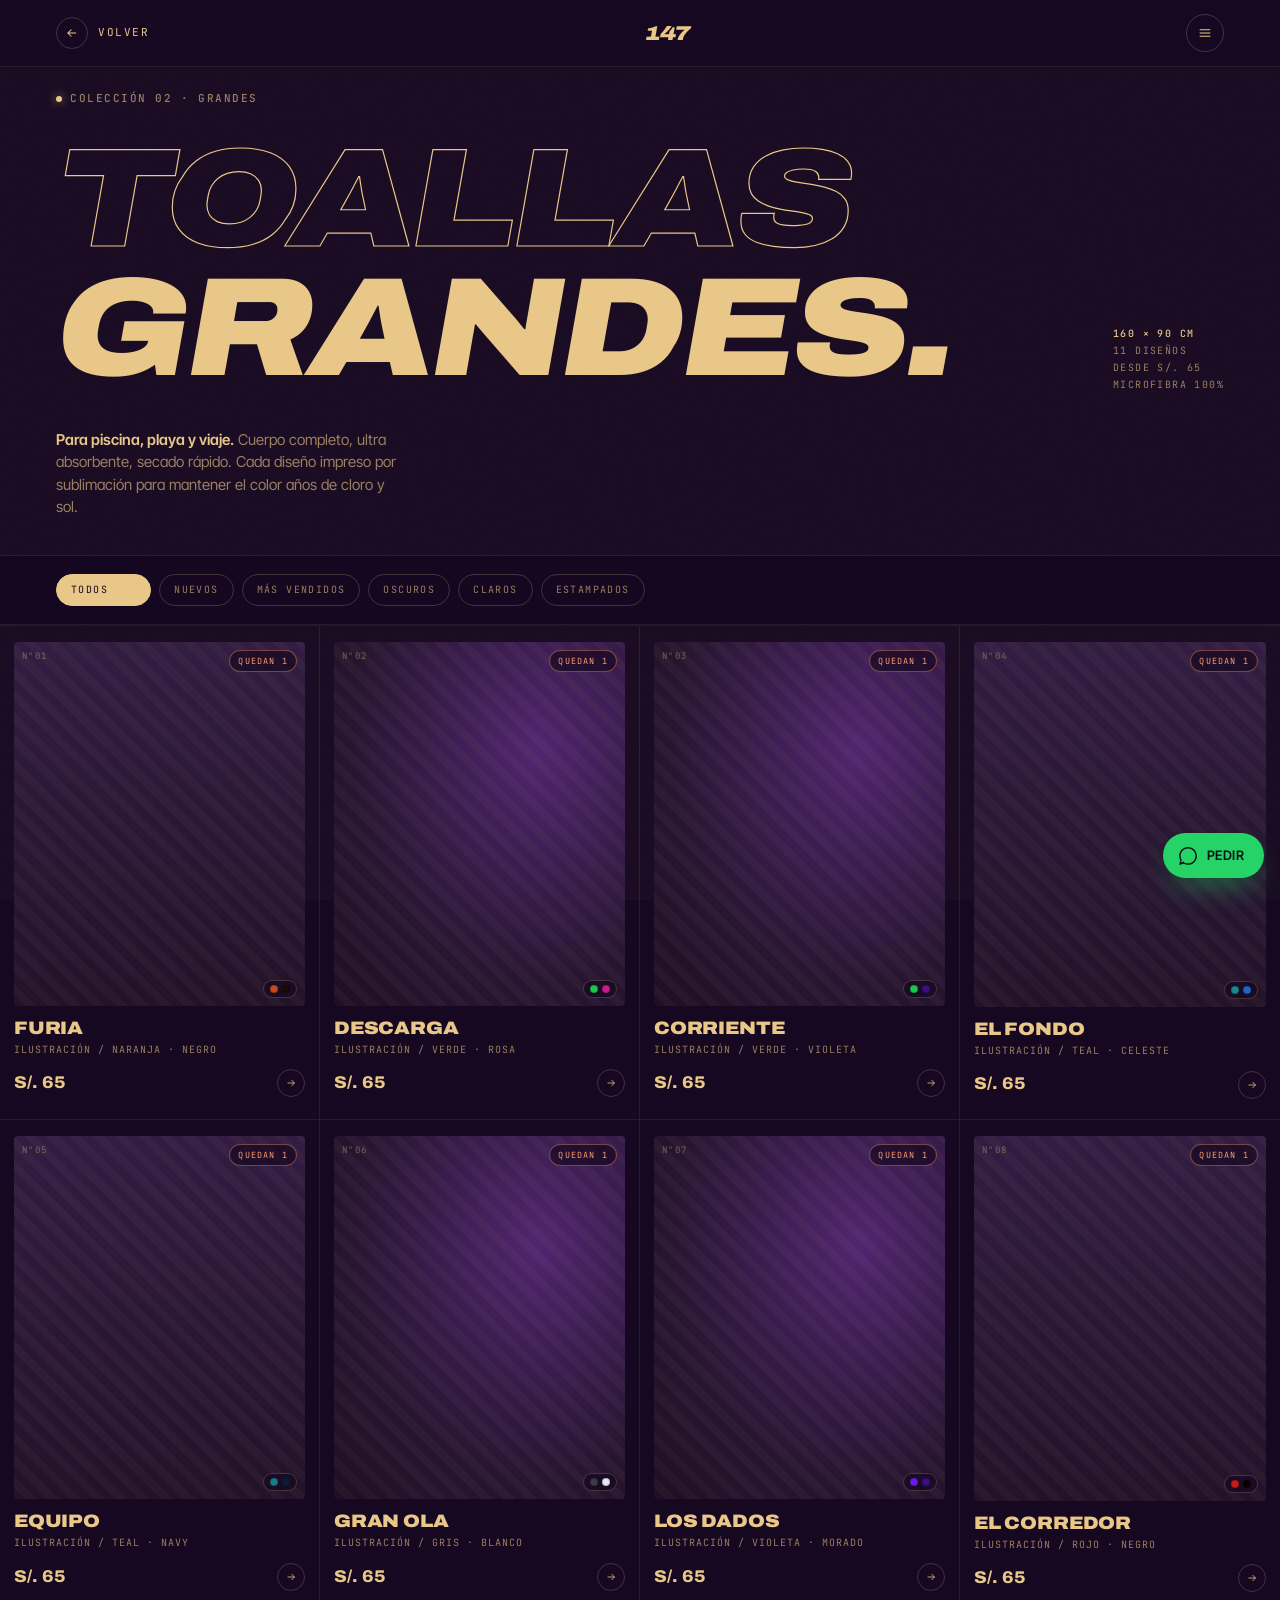
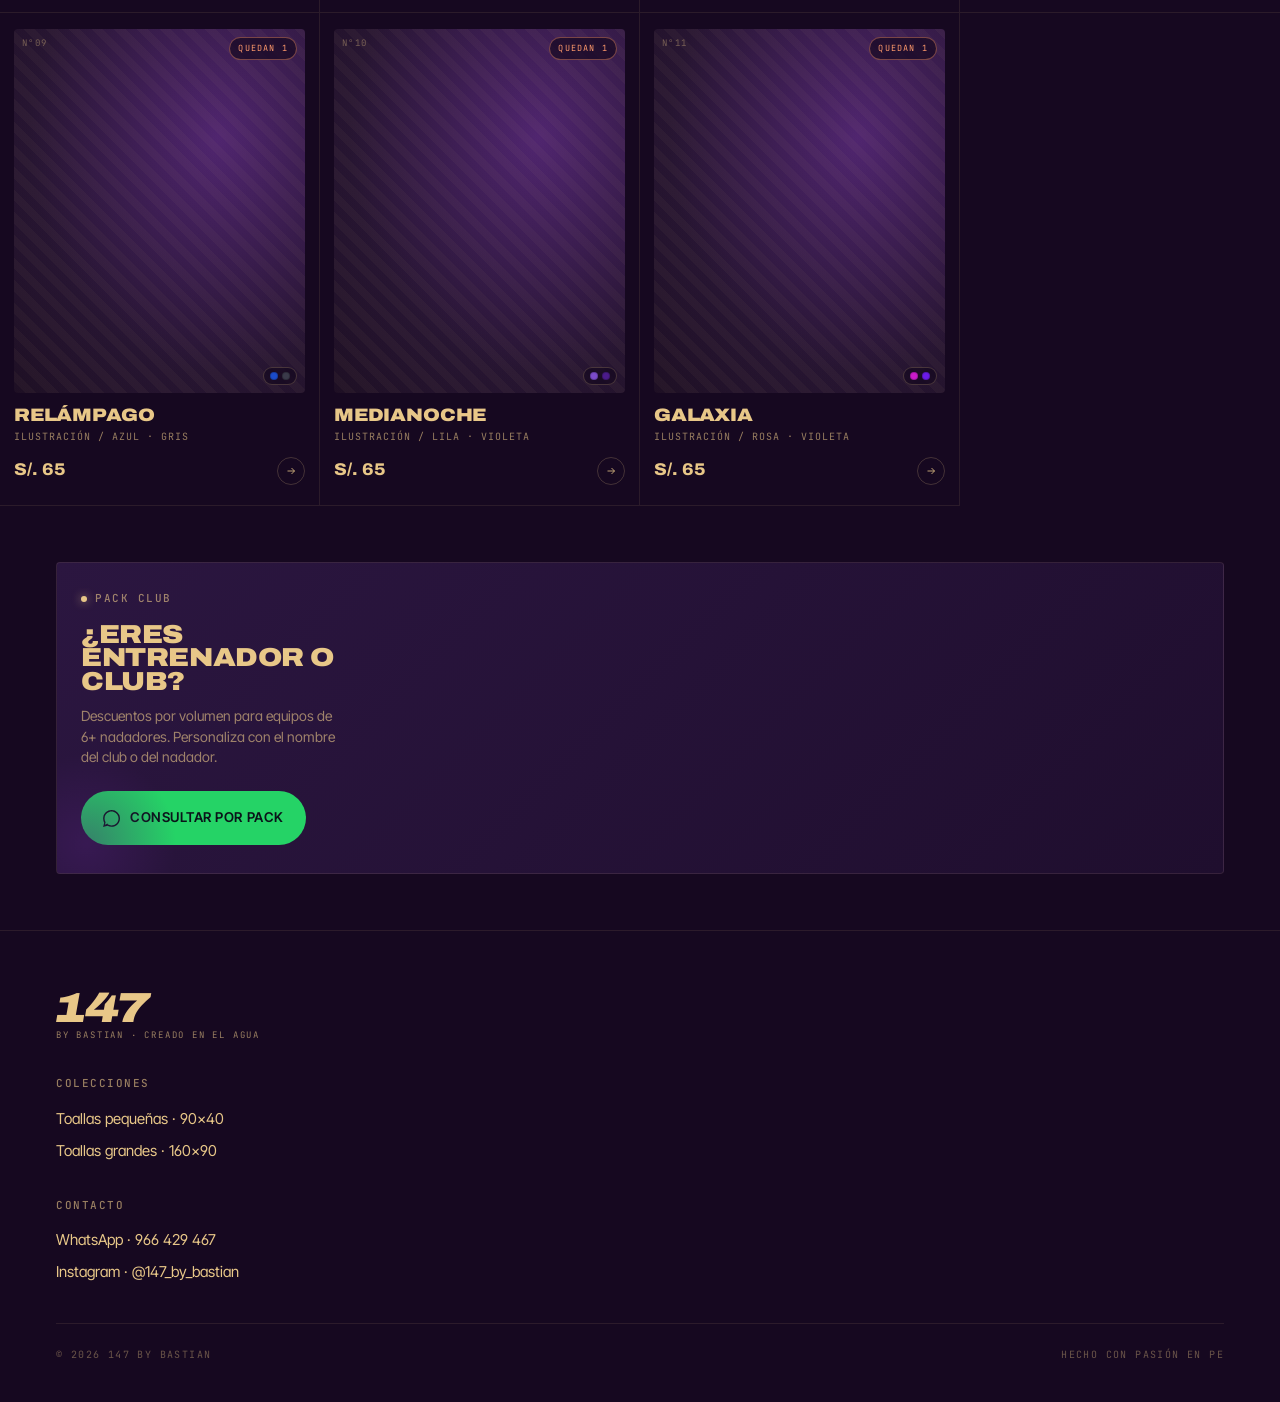
==== grandes.html @ 681aff80 "feat: catalog.js integration, real products, visual fixes" ====
<!DOCTYPE html>
<html lang="es">
<head>
<meta charset="UTF-8">
<meta name="viewport" content="width=device-width, initial-scale=1, viewport-fit=cover">
<title>Toallas Grandes · 147 by Bastian</title>
<link rel="stylesheet" href="styles.css">
<style>
  /* ───────── Page-specific: Collection ───────── */
  .col-head {
    position: relative;
    padding: 24px var(--pg) 36px;
    border-bottom: 1px solid var(--line);
  }
  .col-head__meta {
    display: flex; flex-direction: column;
    gap: 24px;
    margin-top: 28px;
  }
  .col-head__data {
    font-family: var(--f-mono); font-size: 10px; letter-spacing: 0.14em;
    color: var(--bone-mute); text-transform: uppercase;
    line-height: 1.7;
    display: flex; gap: 16px; flex-wrap: wrap;
  }
  .col-head__data > span { display: inline-flex; }
  .col-head__data b { color: var(--bone); font-weight: 500; }
  .col-head__title {
    font-family: var(--f-display);
    font-weight: 900; font-stretch: 118%;
    font-size: clamp(48px, 14vw, 96px);
    line-height: 0.92;
    letter-spacing: -0.03em;
    text-transform: uppercase;
    font-style: italic;
  }
  .col-head__title .stroke {
    color: transparent;
    -webkit-text-stroke: 1.2px var(--bone);
  }
  .col-head__title span { display: block; }
  .col-head__data-old { display: none; }
  .col-head__intro {
    margin-top: 36px;
    max-width: 38ch;
    color: var(--bone-mute);
    font-size: 15px;
    line-height: 1.5;
  }
  .col-head__intro strong { color: var(--bone); font-weight: 600; }

  /* Filter bar */
  .filter {
    display: flex; gap: 8px; overflow-x: auto;
    padding: 18px var(--pg);
    border-bottom: 1px solid var(--line);
    scrollbar-width: none;
    position: sticky; top: 67px; z-index: 40;
    background: rgba(22, 8, 32, 0.85);
    backdrop-filter: blur(20px);
  }
  .filter::-webkit-scrollbar { display: none; }
  .filter__chip {
    flex-shrink: 0;
    padding: 8px 14px;
    border: 1px solid var(--line-strong);
    border-radius: 999px;
    font-family: var(--f-mono); font-size: 10px; letter-spacing: 0.14em;
    color: var(--bone-mute); text-transform: uppercase;
    white-space: nowrap;
  }
  .filter__chip.is-active { background: var(--bone); color: var(--ink); border-color: var(--bone); }
  .filter__count { color: var(--bone-dim); margin-left: 6px; }

  /* Product grid */
  .grid {
    display: grid;
    grid-template-columns: 1fr 1fr;
    gap: 0;
    border-top: 1px solid var(--line);
  }
  .pcard {
    position: relative;
    display: block;
    padding: 16px 14px 20px;
    border-bottom: 1px solid var(--line);
    border-right: 1px solid var(--line);
  }
  .pcard:nth-child(2n) { border-right: 0; }
  .pcard__media {
    position: relative;
    aspect-ratio: 4 / 5;
    margin-bottom: 14px;
  }
  .pcard__num {
    position: absolute; top: 8px; left: 8px;
    font-family: var(--f-mono); font-size: 9px; letter-spacing: 0.14em;
    color: var(--bone-dim); text-transform: uppercase;
    z-index: 2;
  }
  .pcard__tag {
    position: absolute; top: 8px; right: 8px;
    font-family: var(--f-mono); font-size: 8.5px; letter-spacing: 0.14em;
    color: var(--bone); text-transform: uppercase;
    background: rgba(22, 8, 32, 0.7);
    border: 1px solid var(--line-strong);
    padding: 4px 8px;
    border-radius: 999px;
    z-index: 2;
  }
  .pcard__tag--new { background: var(--bone); color: var(--ink); border-color: var(--bone); }
  .pcard__tag--low { color: #FF9A6B; border-color: rgba(255, 154, 107, 0.4); }
  .pcard__name {
    font-family: var(--f-display); font-weight: 900; font-stretch: 115%;
    font-size: 18px; letter-spacing: -0.01em; text-transform: uppercase;
    line-height: 0.95;
  }
  .pcard__desc {
    margin-top: 6px;
    font-family: var(--f-mono); font-size: 10px; letter-spacing: 0.1em;
    color: var(--bone-mute); text-transform: uppercase;
  }
  .pcard__foot {
    margin-top: 12px;
    display: flex; justify-content: space-between; align-items: center;
  }
  .pcard__price {
    font-family: var(--f-display); font-weight: 800; font-stretch: 108%;
    font-size: 17px;
  }
  .pcard__arrow {
    width: 28px; height: 28px;
    border: 1px solid var(--line-strong);
    border-radius: 50%;
    display: flex; align-items: center; justify-content: center;
  }
  .pcard__arrow svg { width: 12px; height: 12px; }
  .pcard__swatch {
    position: absolute;
    bottom: 8px; right: 8px;
    display: flex; gap: 4px;
    background: rgba(22, 8, 32, 0.75);
    padding: 4px 6px;
    border-radius: 999px;
    border: 1px solid var(--line-strong);
    z-index: 2;
  }
  .pcard__dot {
    width: 8px; height: 8px; border-radius: 50%;
    border: 1px solid rgba(0,0,0,0.2);
  }

  /* Bundle / CTA banner */
  .bundle {
    margin: 0 var(--pg) 56px;
    padding: 28px 24px;
    border: 1px solid var(--line);
    border-radius: var(--r);
    background: linear-gradient(135deg, var(--ink-3) 0%, var(--ink-2) 100%);
    position: relative;
    overflow: hidden;
  }
  .bundle::before {
    content: ""; position: absolute; bottom: -60px; left: -60px;
    width: 180px; height: 180px;
    background: radial-gradient(circle, var(--plum) 0%, transparent 70%);
    opacity: 0.45;
  }
  .bundle h3 { font-family: var(--f-display); font-weight: 900; font-stretch: 115%; font-size: 26px; line-height: 0.92; text-transform: uppercase; letter-spacing: -0.015em; max-width: 14ch; }
  .bundle p { margin-top: 12px; color: var(--bone-mute); font-size: 14px; max-width: 32ch; }

  @media (min-width: 720px) {
    :root { --pg: 56px; }
    .col-head__title { font-size: clamp(72px, 11vw, 140px); }
    .col-head__meta { flex-direction: row; justify-content: space-between; align-items: flex-end; }
    .col-head__data { flex-direction: column; gap: 0; text-align: right; }
    .grid { grid-template-columns: repeat(4, 1fr); }
    .pcard { border-right: 1px solid var(--line); }
    .pcard:nth-child(2n) { border-right: 1px solid var(--line); }
    .pcard:nth-child(4n) { border-right: 0; }
    .filter { top: 65px; }
  }
</style>
</head>
<body>
<div class="page">

  <nav class="nav">
    <a href="landing.html" class="nav__back">
      <span class="nav__back-arrow">
        <svg viewBox="0 0 24 24" fill="none" stroke="currentColor" stroke-width="1.8"><path d="M19 12H5M11 6l-6 6 6 6"/></svg>
      </span>
      Volver
    </a>
    <a href="landing.html" class="mark-147" style="font-size:20px;">147</a>
    <button class="nav__cart" aria-label="Menú">
      <svg viewBox="0 0 24 24" fill="none" stroke="currentColor" stroke-width="1.6"><path d="M4 7h16M4 12h16M4 17h16"/></svg>
    </button>
  </nav>

  <!-- ───────── HEADER ───────── -->
  <section class="col-head" data-screen-label="Colección Grandes">
    <div class="eyebrow"><span class="dot pulse"></span>COLECCIÓN 02 · GRANDES</div>
    <div class="col-head__meta">
      <h1 class="col-head__title">
        <span class="stroke">Toallas</span>
        <span>grandes.</span>
      </h1>
      <div class="col-head__data">
        <span><b>160 × 90 CM</b></span>
        <span>11 DISEÑOS</span>
        <span>DESDE S/. 65</span>
        <span>MICROFIBRA 100%</span>
      </div>
    </div>
    <p class="col-head__intro">
      <strong>Para piscina, playa y viaje.</strong> Cuerpo completo, ultra absorbente, secado rápido. Cada diseño impreso por sublimación para mantener el color años de cloro y sol.
    </p>
  </section>

  <!-- Filter bar -->
  <div class="filter" role="tablist">
    <div class="filter__chip is-active">Todos <span class="filter__count">11</span></div>
    <div class="filter__chip">Nuevos</div>
    <div class="filter__chip">Más vendidos</div>
    <div class="filter__chip">Oscuros</div>
    <div class="filter__chip">Claros</div>
    <div class="filter__chip">Estampados</div>
  </div>

  <!-- ───────── GRID ───────── -->
  <section class="grid" id="product-grid"></section>

  <!-- ───────── BUNDLE ───────── -->
  <div style="height: 56px;"></div>
  <div class="bundle">
    <div class="eyebrow"><span class="dot"></span>PACK CLUB</div>
    <h3 class="mt-16">¿Eres entrenador o club?</h3>
    <p>Descuentos por volumen para equipos de 6+ nadadores. Personaliza con el nombre del club o del nadador.</p>
    <a class="btn btn--wa mt-24" href="https://wa.me/51966429467?text=Hola%20147%2C%20consulta%20por%20pack%20club" target="_blank">
      <svg class="wa-ico" viewBox="0 0 24 24" fill="currentColor"><path d="M.057 24l1.687-6.163a11.867 11.867 0 01-1.587-5.946C.16 5.335 5.495 0 12.05 0a11.81 11.81 0 018.413 3.488 11.824 11.824 0 013.48 8.414c-.003 6.557-5.338 11.892-11.893 11.892a11.9 11.9 0 01-5.688-1.448L.057 24zm6.597-3.807c1.676.995 3.276 1.591 5.392 1.592 5.448 0 9.886-4.434 9.889-9.885.002-5.462-4.415-9.89-9.881-9.892-5.452 0-9.887 4.434-9.889 9.884a9.86 9.86 0 001.51 5.26l-.999 3.648 3.978-1.607z"/></svg>
      Consultar por pack
    </a>
  </div>

  <!-- ───────── FOOTER ───────── -->
  <footer class="footer">
    <div class="footer__top">
      <div class="footer__col">
        <a href="landing.html" class="mark-147" style="font-size:42px;">147<span class="by">BY BASTIAN · CREADO EN EL AGUA</span></a>
      </div>
      <div class="footer__col">
        <h4>Colecciones</h4>
        <ul>
          <li><a href="pequenas.html">Toallas pequeñas · 90×40</a></li>
          <li><a href="grandes.html">Toallas grandes · 160×90</a></li>
        </ul>
      </div>
      <div class="footer__col">
        <h4>Contacto</h4>
        <ul>
          <li><a href="https://wa.me/51966429467" target="_blank">WhatsApp · 966 429 467</a></li>
          <li><a href="https://instagram.com/147_by_bastian" target="_blank">Instagram · @147_by_bastian</a></li>
        </ul>
      </div>
    </div>
    <div class="footer__bottom">
      <span>© 2026 147 BY BASTIAN</span>
      <span>HECHO CON PASIÓN EN PE</span>
    </div>
  </footer>

  <a class="wa-fab" href="https://wa.me/51966429467" target="_blank">
    <svg viewBox="0 0 24 24" fill="currentColor"><path d="M.057 24l1.687-6.163a11.867 11.867 0 01-1.587-5.946C.16 5.335 5.495 0 12.05 0a11.81 11.81 0 018.413 3.488 11.824 11.824 0 013.48 8.414c-.003 6.557-5.338 11.892-11.893 11.892a11.9 11.9 0 01-5.688-1.448L.057 24zm6.597-3.807c1.676.995 3.276 1.591 5.392 1.592 5.448 0 9.886-4.434 9.889-9.885.002-5.462-4.415-9.89-9.881-9.892-5.452 0-9.887 4.434-9.889 9.884a9.86 9.86 0 001.51 5.26l-.999 3.648 3.978-1.607z"/></svg>
    Pedir
  </a>

</div>
<script src="catalog.js"></script>
<script>renderGrid('grandes', 'product-grid');</script>
</body>
</html>
---- styles.css ----
/* 147 by Bastian — Design System v2
   Paleta inspirada en el logo: violeta profundo + trigo pintado.
   "CREADO EN EL AGUA" */

@import url('https://fonts.googleapis.com/css2?family=Archivo:wdth,wght@87.5..125,400..900&family=Inter+Tight:wght@400;500;600&family=JetBrains+Mono:wght@400;500&display=swap');

:root {
  /* Color — purple + wheat */
  --ink: #160820;            /* darkest violet, near-black */
  --ink-2: #1F0E2E;          /* surface */
  --ink-3: #2B1640;          /* card */
  --ink-4: #3E1F5D;          /* highlight surface */
  --plum: #4A1F6E;           /* mid violet glow */
  --line: rgba(232, 199, 136, 0.10);
  --line-strong: rgba(232, 199, 136, 0.22);
  --bone: #E8C788;           /* the painted wheat */
  --bone-bright: #F0DAA8;
  --bone-mute: rgba(232, 199, 136, 0.62);
  --bone-dim:  rgba(232, 199, 136, 0.40);
  --bone-faint: rgba(232, 199, 136, 0.12);
  --wa: #25D366;             /* WhatsApp green */
  --wa-deep: #128C7E;

  /* Type */
  --f-display: "Archivo", "Helvetica Neue", system-ui, sans-serif;
  --f-body: "Inter Tight", "Helvetica Neue", system-ui, sans-serif;
  --f-mono: "JetBrains Mono", ui-monospace, monospace;

  /* Layout */
  --pg: 20px;
  --r: 4px;
  --r-2: 10px;
}

* { box-sizing: border-box; margin: 0; padding: 0; -webkit-tap-highlight-color: transparent; }

html, body {
  background: var(--ink);
  color: var(--bone);
  font-family: var(--f-body);
  font-size: 15px;
  line-height: 1.45;
  font-feature-settings: "ss01", "cv11";
  -webkit-font-smoothing: antialiased;
  text-rendering: optimizeLegibility;
}

a { color: inherit; text-decoration: none; }
button { font: inherit; color: inherit; background: none; border: 0; cursor: pointer; }
img { display: block; max-width: 100%; }

/* ───────── Subtle paper-grain backdrop (echo of splatter) ───────── */
.page::before {
  content: "";
  position: fixed; inset: 0;
  pointer-events: none;
  background-image: url("data:image/svg+xml;utf8,<svg xmlns='http://www.w3.org/2000/svg' width='240' height='240'><filter id='n'><feTurbulence type='fractalNoise' baseFrequency='0.85' numOctaves='2' stitchTiles='stitch'/><feColorMatrix values='0 0 0 0 0.91  0 0 0 0 0.78  0 0 0 0 0.53  0 0 0 0.06 0'/></filter><rect width='100%' height='100%' filter='url(%23n)'/></svg>");
  opacity: 0.55;
  mix-blend-mode: screen;
  z-index: 1;
}
.page > * { position: relative; z-index: 2; }

/* ───────── Type system ───────── */
.eyebrow {
  font-family: var(--f-mono);
  font-size: 11px;
  letter-spacing: 0.14em;
  text-transform: uppercase;
  color: var(--bone-mute);
  font-weight: 500;
}
.eyebrow .dot {
  display: inline-block; width: 6px; height: 6px;
  background: var(--bone); border-radius: 50%;
  margin-right: 8px; vertical-align: middle;
  box-shadow: 0 0 10px rgba(232, 199, 136, 0.7);
}

.display {
  font-family: var(--f-display);
  font-weight: 900;
  font-stretch: 118%;
  letter-spacing: -0.03em;
  line-height: 0.86;
  text-transform: uppercase;
}
.h1 { font-family: var(--f-display); font-weight: 900; font-stretch: 118%; font-size: 48px; line-height: 0.92; letter-spacing: -0.028em; text-transform: uppercase; }
.h2 { font-family: var(--f-display); font-weight: 900; font-stretch: 115%; font-size: 32px; line-height: 0.95; letter-spacing: -0.02em; text-transform: uppercase; }
.h3 { font-family: var(--f-display); font-weight: 800; font-stretch: 110%; font-size: 18px; letter-spacing: -0.005em; text-transform: uppercase; }
.label { font-family: var(--f-mono); font-size: 11px; letter-spacing: 0.12em; text-transform: uppercase; color: var(--bone-mute); }
.price { font-family: var(--f-display); font-weight: 800; font-stretch: 110%; letter-spacing: -0.01em; }

/* ───────── Brand mark ───────── */
.mark-147 {
  font-family: var(--f-display);
  font-weight: 900;
  font-stretch: 125%;
  font-size: 26px;
  letter-spacing: -0.05em;
  line-height: 1;
  color: var(--bone);
  font-style: italic;
}
.mark-147 .by {
  font-family: var(--f-mono);
  font-weight: 400;
  font-size: 9px;
  letter-spacing: 0.2em;
  color: var(--bone-mute);
  text-transform: uppercase;
  display: block;
  margin-top: 2px;
  font-style: normal;
}

/* ───────── Layout primitives ───────── */
.page { min-height: 100vh; position: relative; overflow-x: hidden; }
.section { padding: 64px var(--pg); position: relative; }
.section--tight { padding: 40px var(--pg); }
.section--bone { background: var(--bone); color: var(--ink); }
.section--bone .eyebrow,
.section--bone .label { color: rgba(22, 8, 32, 0.6); }
.section--bone .eyebrow .dot { background: var(--ink); box-shadow: none; }
.section--plum { background: linear-gradient(180deg, var(--ink-3) 0%, var(--ink) 100%); }

.divider { height: 1px; background: var(--line); width: 100%; }

/* ───────── Buttons ───────── */
.btn {
  display: inline-flex; align-items: center; justify-content: center; gap: 10px;
  height: 54px; padding: 0 22px;
  border-radius: 999px;
  font-family: var(--f-body);
  font-weight: 600;
  font-size: 13.5px;
  letter-spacing: 0.04em;
  text-transform: uppercase;
  transition: transform 0.18s ease, background 0.2s ease;
}
.btn:active { transform: scale(0.97); }
.btn--wa { background: var(--wa); color: #0a1419; }
.btn--wa:hover { background: #2cd96d; }
.btn--ghost { background: transparent; color: var(--bone); border: 1px solid var(--line-strong); }
.btn--bone { background: var(--bone); color: var(--ink); }
.btn--ink  { background: var(--ink); color: var(--bone); }
.btn--block { display: flex; width: 100%; }

.btn .wa-ico { width: 17px; height: 17px; }

/* ───────── Image placeholder ───────── */
.ph {
  position: relative;
  background:
    repeating-linear-gradient(
      45deg,
      rgba(232, 199, 136, 0.04) 0 8px,
      rgba(232, 199, 136, 0.075) 8px 16px
    ),
    linear-gradient(180deg, #2B1640 0%, #1A0B26 100%);
  overflow: hidden;
  border-radius: var(--r);
}
.ph--bone {
  background:
    repeating-linear-gradient(
      45deg,
      rgba(22, 8, 32, 0.06) 0 8px,
      rgba(22, 8, 32, 0.10) 8px 16px
    ),
    linear-gradient(180deg, #DBB871 0%, #C9A65B 100%);
}
.ph--deep {
  background:
    repeating-linear-gradient(
      45deg,
      rgba(232, 199, 136, 0.04) 0 8px,
      rgba(232, 199, 136, 0.075) 8px 16px
    ),
    radial-gradient(ellipse at 70% 30%, #4A1F6E 0%, #1F0E2E 65%, #160820 100%);
}
.ph__lbl {
  position: absolute;
  inset: auto 12px 12px 12px;
  font-family: var(--f-mono);
  font-size: 9px;
  letter-spacing: 0.16em;
  text-transform: uppercase;
  color: var(--bone-mute);
  text-shadow: 0 1px 0 rgba(0,0,0,0.5);
  line-height: 1.4;
}
.ph--bone .ph__lbl { color: rgba(22, 8, 32, 0.55); text-shadow: none; }
.ph__corner {
  position: absolute;
  top: 12px; left: 12px;
  font-family: var(--f-mono);
  font-size: 9px;
  letter-spacing: 0.16em;
  color: var(--bone-dim);
  text-transform: uppercase;
}
.ph--bone .ph__corner { color: rgba(22, 8, 32, 0.4); }

/* Optional center icon for placeholder */
.ph__crosshair {
  position: absolute;
  top: 50%; left: 50%;
  width: 22px; height: 22px;
  transform: translate(-50%, -50%);
  border: 1px solid var(--bone-dim);
  border-radius: 50%;
}
.ph__crosshair::before, .ph__crosshair::after {
  content: ""; position: absolute; background: var(--bone-dim);
}
.ph__crosshair::before { top: -8px; bottom: -8px; left: 50%; width: 1px; transform: translateX(-50%); }
.ph__crosshair::after { left: -8px; right: -8px; top: 50%; height: 1px; transform: translateY(-50%); }
.ph--bone .ph__crosshair { border-color: rgba(22, 8, 32, 0.35); }
.ph--bone .ph__crosshair::before, .ph--bone .ph__crosshair::after { background: rgba(22, 8, 32, 0.35); }

/* ───────── Top nav (mobile) ───────── */
.nav {
  position: sticky; top: 0; z-index: 50;
  display: flex; align-items: center; justify-content: space-between;
  padding: 14px var(--pg);
  background: rgba(22, 8, 32, 0.78);
  backdrop-filter: blur(20px) saturate(140%);
  -webkit-backdrop-filter: blur(20px) saturate(140%);
  border-bottom: 1px solid var(--line);
}
.nav__right { display: flex; align-items: center; gap: 14px; }
.nav__ig {
  display: inline-flex; align-items: center; gap: 6px;
  font-family: var(--f-mono); font-size: 10px; letter-spacing: 0.12em;
  color: var(--bone-mute); text-transform: uppercase;
}
.nav__ig svg { width: 14px; height: 14px; }
.nav__cart {
  width: 38px; height: 38px;
  border: 1px solid var(--line-strong);
  border-radius: 50%;
  display: flex; align-items: center; justify-content: center;
}
.nav__cart svg { width: 16px; height: 16px; }
.nav__back {
  display: inline-flex; align-items: center; gap: 10px;
  font-family: var(--f-mono); font-size: 11px; letter-spacing: 0.14em;
  color: var(--bone); text-transform: uppercase;
}
.nav__back-arrow {
  width: 32px; height: 32px;
  border: 1px solid var(--line-strong);
  border-radius: 50%;
  display: flex; align-items: center; justify-content: center;
}
.nav__back-arrow svg { width: 14px; height: 14px; }

/* ───────── Sticky WA button ───────── */
.wa-fab {
  position: fixed; right: 16px; bottom: 22px; z-index: 60;
  display: inline-flex; align-items: center; gap: 10px;
  padding: 13px 20px 13px 16px;
  background: var(--wa);
  color: #0a1419;
  border-radius: 999px;
  font-family: var(--f-body); font-weight: 600;
  font-size: 13px;
  letter-spacing: 0.03em;
  text-transform: uppercase;
  box-shadow: 0 14px 30px -10px rgba(37, 211, 102, 0.55), 0 2px 8px rgba(0,0,0,0.4);
}
.wa-fab svg { width: 18px; height: 18px; }

/* ───────── Footer ───────── */
.footer {
  background: var(--ink);
  border-top: 1px solid var(--line);
  padding: 56px var(--pg) 40px;
}
.footer__top { display: grid; gap: 36px; }
.footer__col h4 {
  font-family: var(--f-mono);
  font-size: 11px;
  letter-spacing: 0.14em;
  text-transform: uppercase;
  color: var(--bone-mute);
  margin-bottom: 16px;
  font-weight: 500;
}
.footer__col ul { list-style: none; display: flex; flex-direction: column; gap: 10px; }
.footer__col a { font-size: 15px; color: var(--bone); }
.footer__bottom {
  margin-top: 40px;
  padding-top: 24px;
  border-top: 1px solid var(--line);
  display: flex; justify-content: space-between; align-items: center;
  font-family: var(--f-mono);
  font-size: 10px;
  letter-spacing: 0.14em;
  color: var(--bone-dim);
  text-transform: uppercase;
}

/* utility */
.row { display: flex; align-items: center; }
.between { justify-content: space-between; }
.gap-6 { gap: 6px; } .gap-8 { gap: 8px; } .gap-12 { gap: 12px; } .gap-16 { gap: 16px; } .gap-20 { gap: 20px; }
.mt-8 { margin-top: 8px; } .mt-16 { margin-top: 16px; } .mt-24 { margin-top: 24px; } .mt-32 { margin-top: 32px; } .mt-48 { margin-top: 48px; }
.text-bone { color: var(--bone); }
.text-mute { color: var(--bone-mute); }

/* Slight pulse for live dot */
@keyframes pulse {
  0%, 100% { opacity: 1; transform: scale(1); }
  50% { opacity: 0.5; transform: scale(0.9); }
}
.pulse { animation: pulse 2.4s ease-in-out infinite; }

/* Marquee */
@keyframes marquee {
  0% { transform: translateX(0); }
  100% { transform: translateX(-50%); }
}
.marquee {
  display: flex;
  overflow: hidden;
  border-block: 1px solid var(--line);
  background: var(--bone);
  color: var(--ink);
}
.marquee__track {
  display: flex; gap: 40px;
  padding: 12px 0;
  white-space: nowrap;
  animation: marquee 28s linear infinite;
  font-family: var(--f-display); font-weight: 800; font-stretch: 115%;
  font-size: 14px; letter-spacing: 0.02em; text-transform: uppercase;
}
.marquee__track span { display: inline-flex; align-items: center; gap: 40px; }
.marquee__track span::after { content: "✺"; color: rgba(22, 8, 32, 0.4); font-size: 12px; }

/* Selection */
::selection { background: var(--bone); color: var(--ink); }
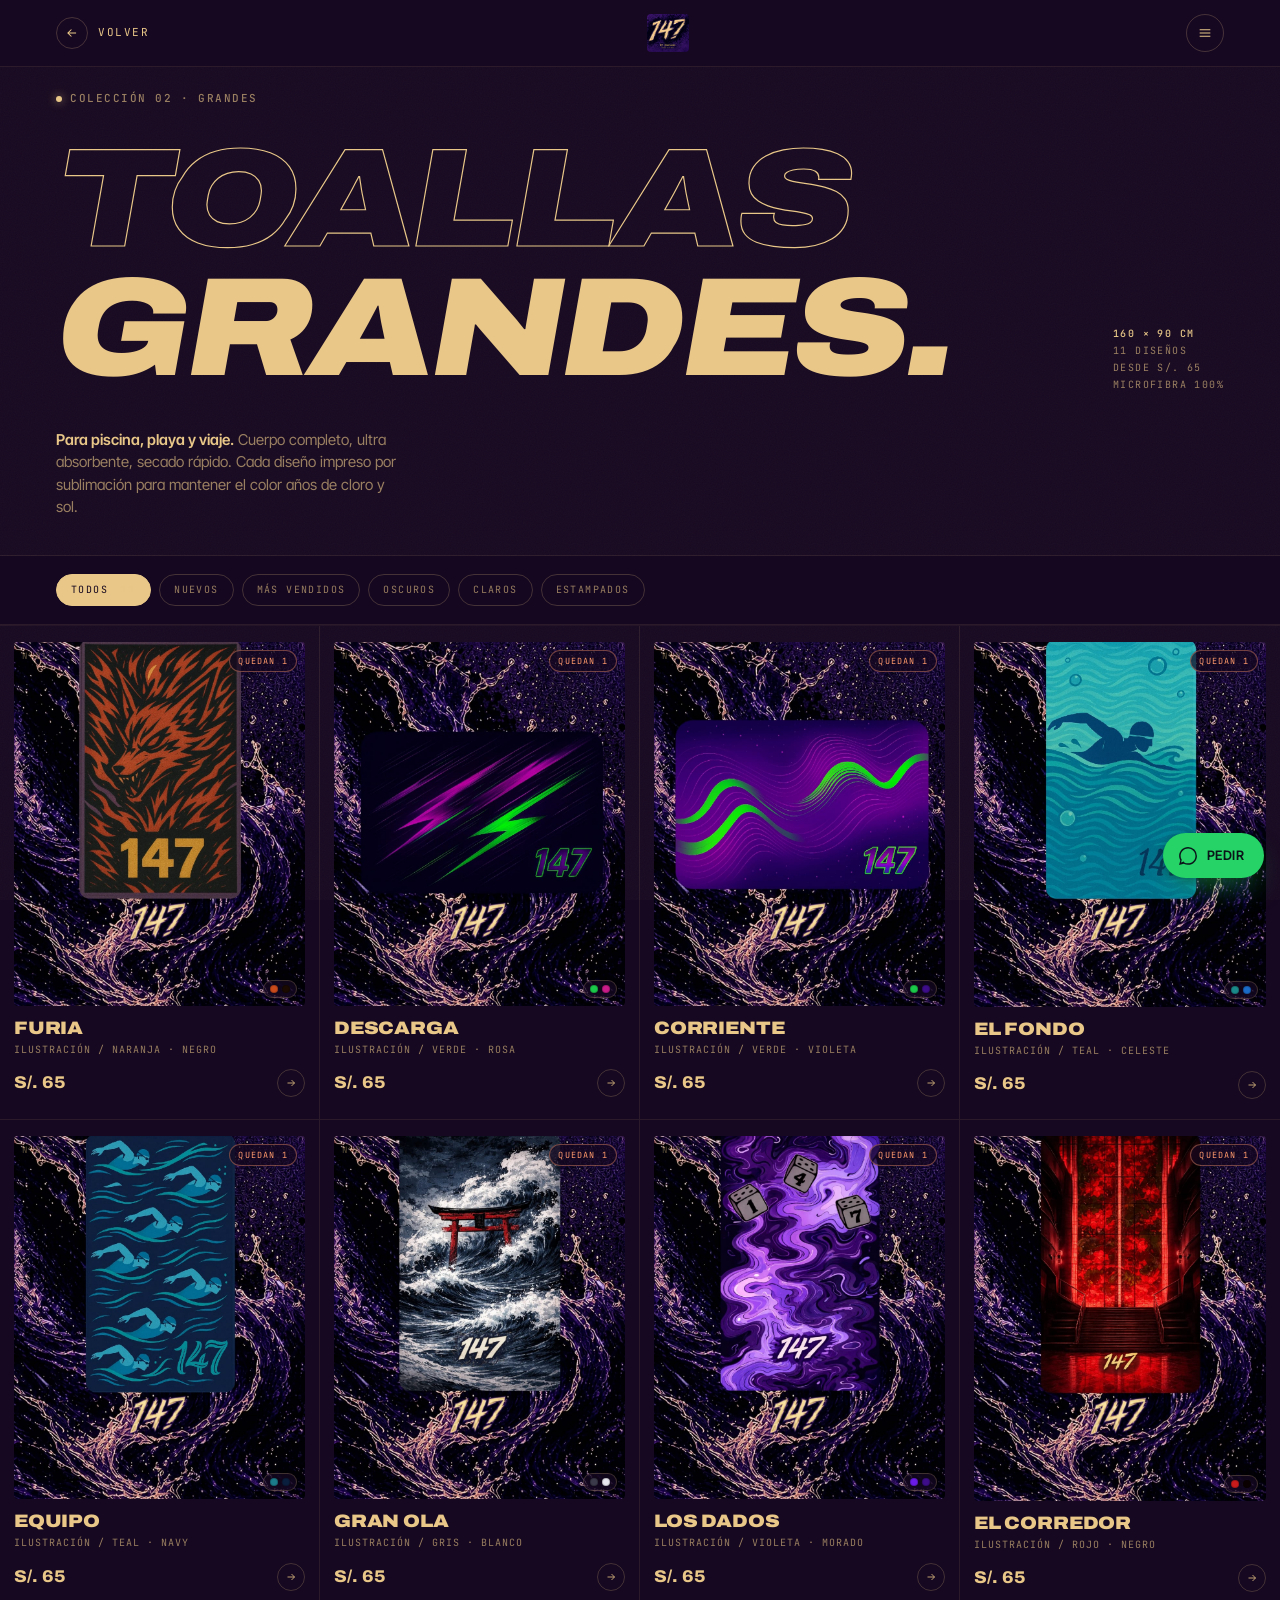
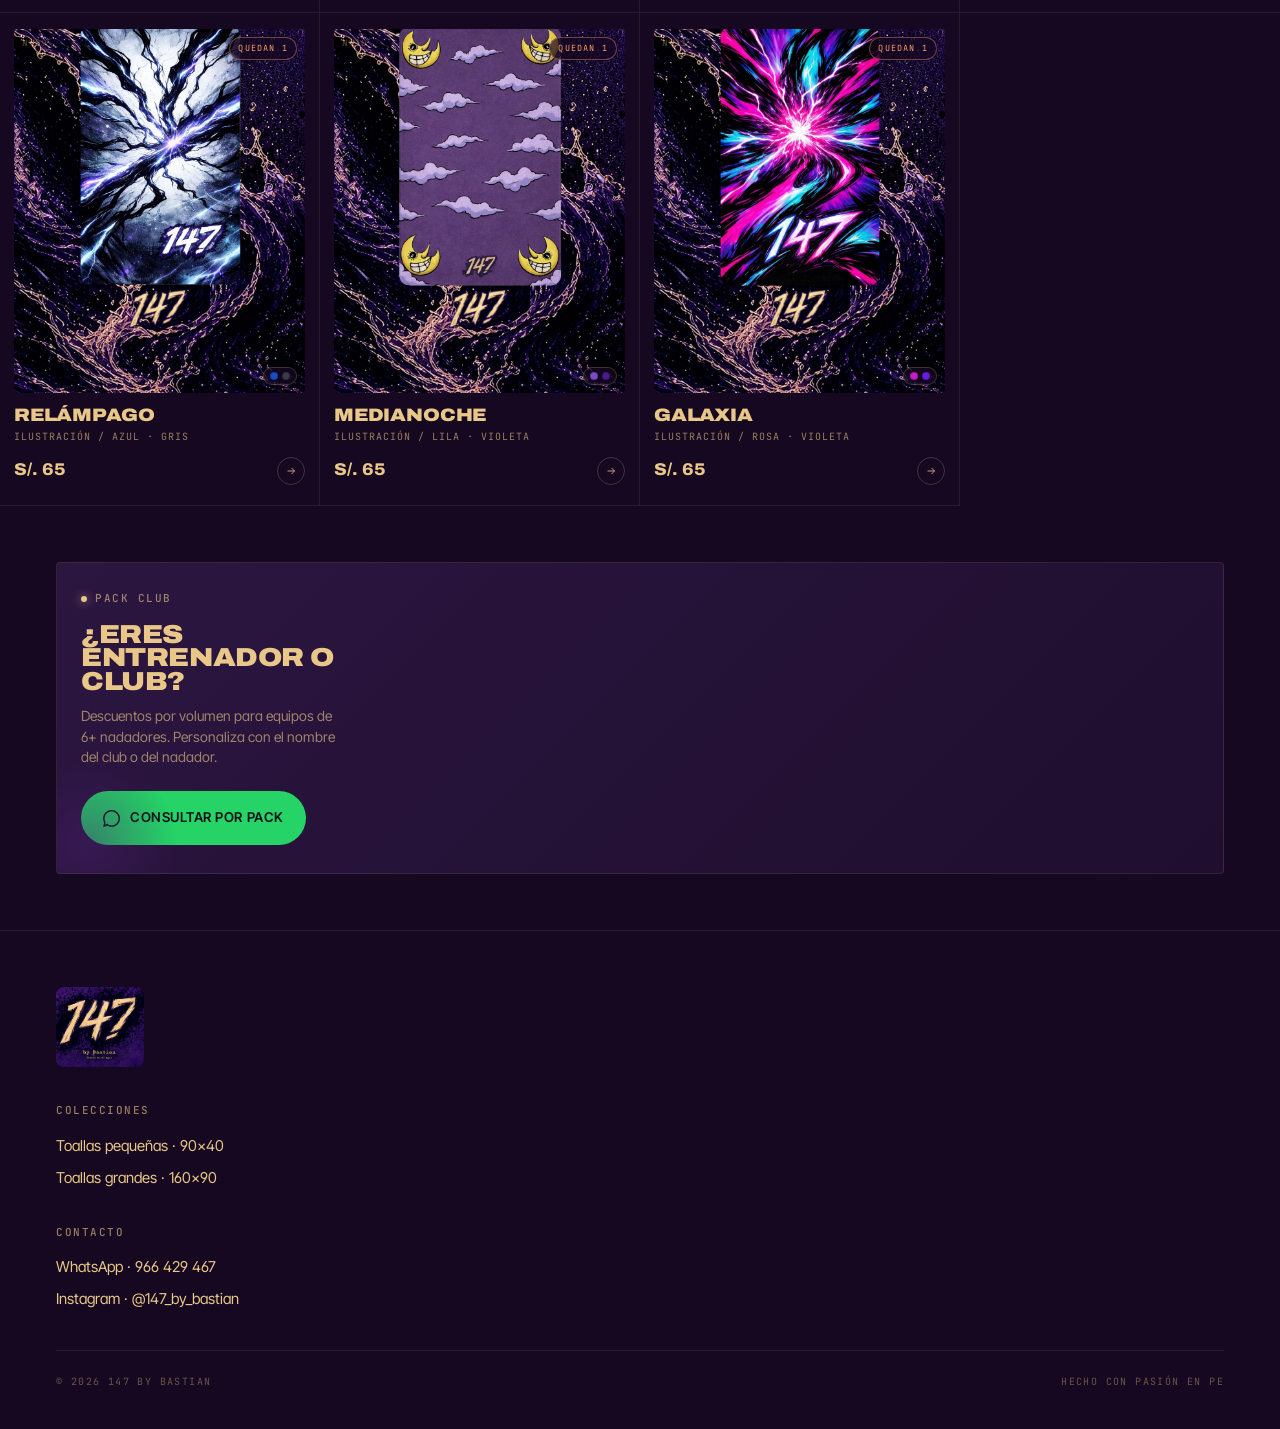
==== commit 3c6f4a92: "feat: logo oficial en nav, hero y footer de todas las páginas" ====
--- a/grandes.html
+++ b/grandes.html
@@ -192,7 +192,7 @@
       </span>
       Volver
     </a>
-    <a href="landing.html" class="mark-147" style="font-size:20px;">147</a>
+    <a href="landing.html"><img src="uploads/pasted-1778707346206-0.png" alt="147 by Bastian" class="nav__logo"></a>
     <button class="nav__cart" aria-label="Menú">
       <svg viewBox="0 0 24 24" fill="none" stroke="currentColor" stroke-width="1.6"><path d="M4 7h16M4 12h16M4 17h16"/></svg>
     </button>
@@ -247,7 +247,7 @@
   <footer class="footer">
     <div class="footer__top">
       <div class="footer__col">
-        <a href="landing.html" class="mark-147" style="font-size:42px;">147<span class="by">BY BASTIAN · CREADO EN EL AGUA</span></a>
+        <a href="landing.html"><img src="uploads/pasted-1778707346206-0.png" alt="147 by Bastian" style="height:80px;width:auto;border-radius:8px;display:block;"></a>
       </div>
       <div class="footer__col">
         <h4>Colecciones</h4>
--- a/styles.css
+++ b/styles.css
@@ -43,6 +43,8 @@
   font-feature-settings: "ss01", "cv11";
   -webkit-font-smoothing: antialiased;
   text-rendering: optimizeLegibility;
+  overflow-x: hidden;
+  max-width: 100%;
 }
 
 a { color: inherit; text-decoration: none; }
@@ -90,6 +92,21 @@
 .h3 { font-family: var(--f-display); font-weight: 800; font-stretch: 110%; font-size: 18px; letter-spacing: -0.005em; text-transform: uppercase; }
 .label { font-family: var(--f-mono); font-size: 11px; letter-spacing: 0.12em; text-transform: uppercase; color: var(--bone-mute); }
 .price { font-family: var(--f-display); font-weight: 800; font-stretch: 110%; letter-spacing: -0.01em; }
+
+/* ───────── Logo image ───────── */
+.nav__logo {
+  height: 38px;
+  width: auto;
+  display: block;
+  border-radius: 4px;
+}
+.hero__logo {
+  width: min(88%, 400px);
+  height: auto;
+  display: block;
+  border-radius: 10px;
+  margin-bottom: 4px;
+}
 
 /* ───────── Brand mark ───────── */
 .mark-147 {
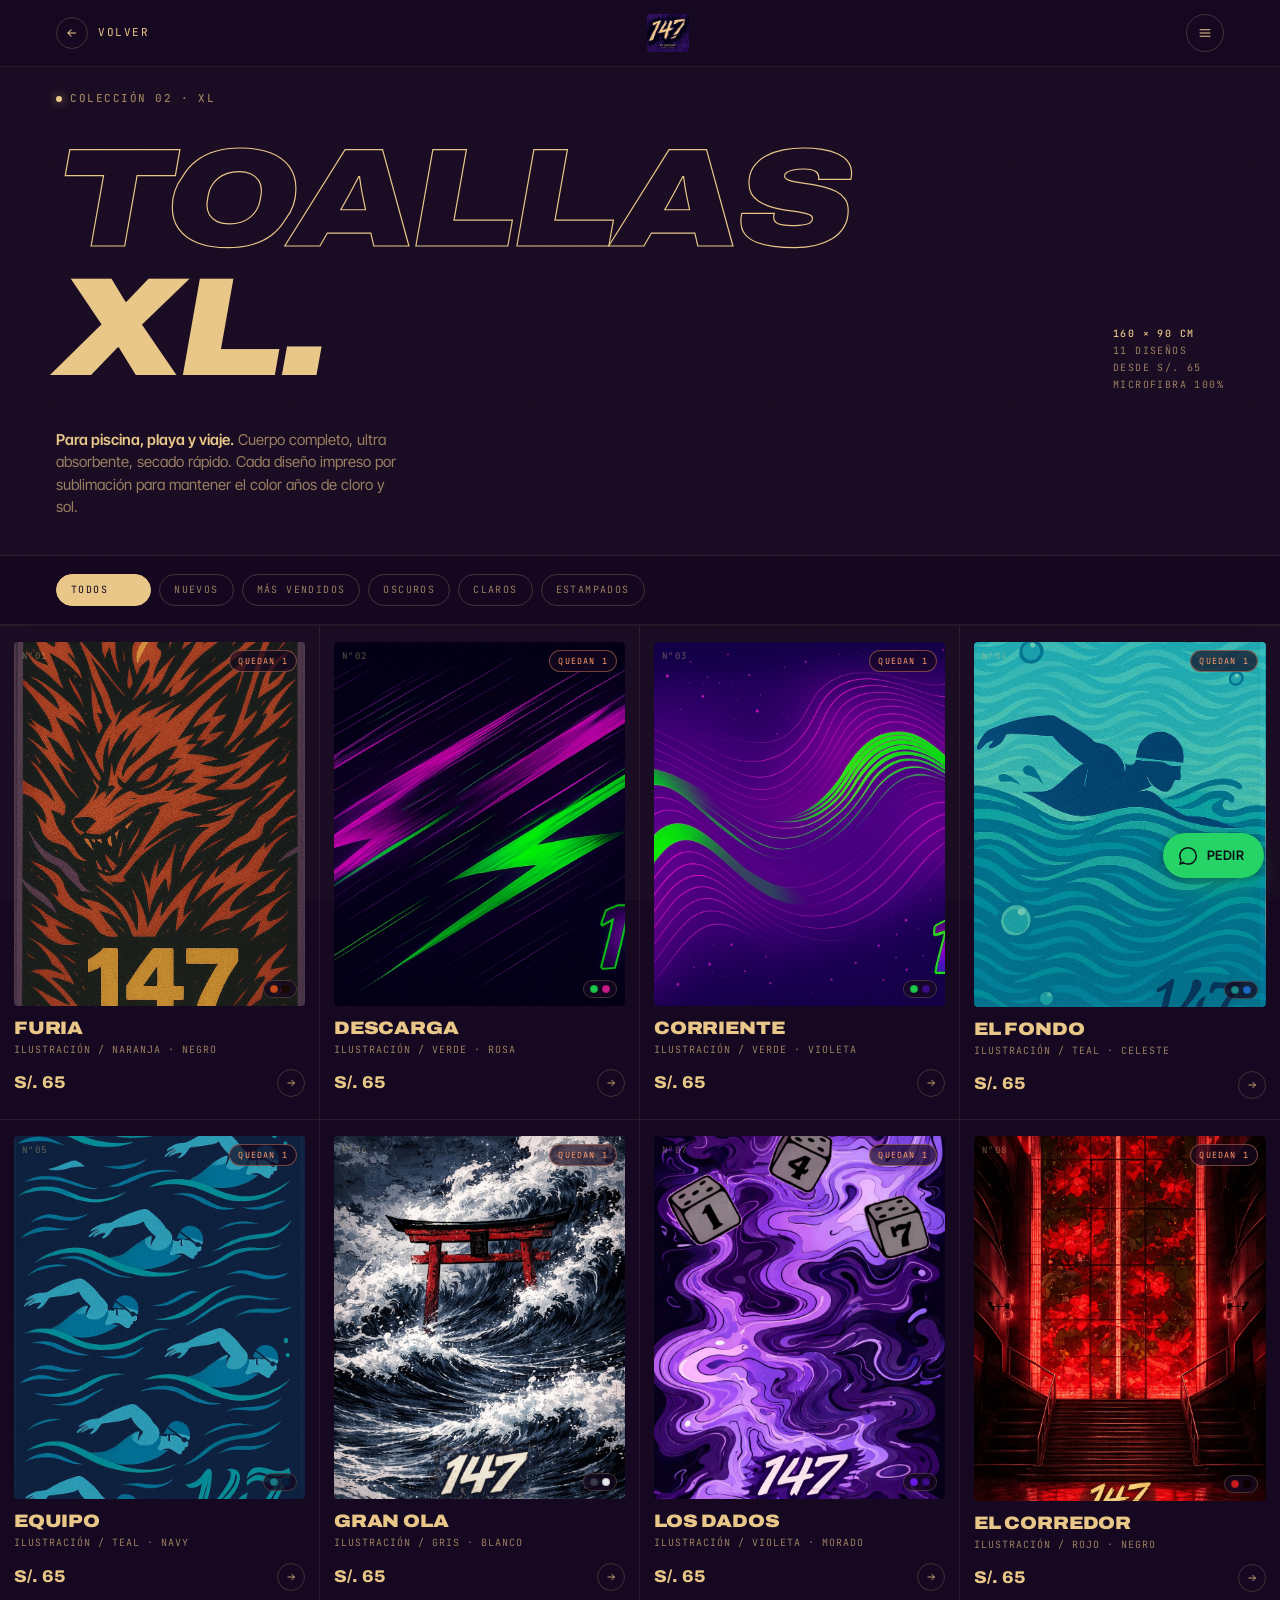
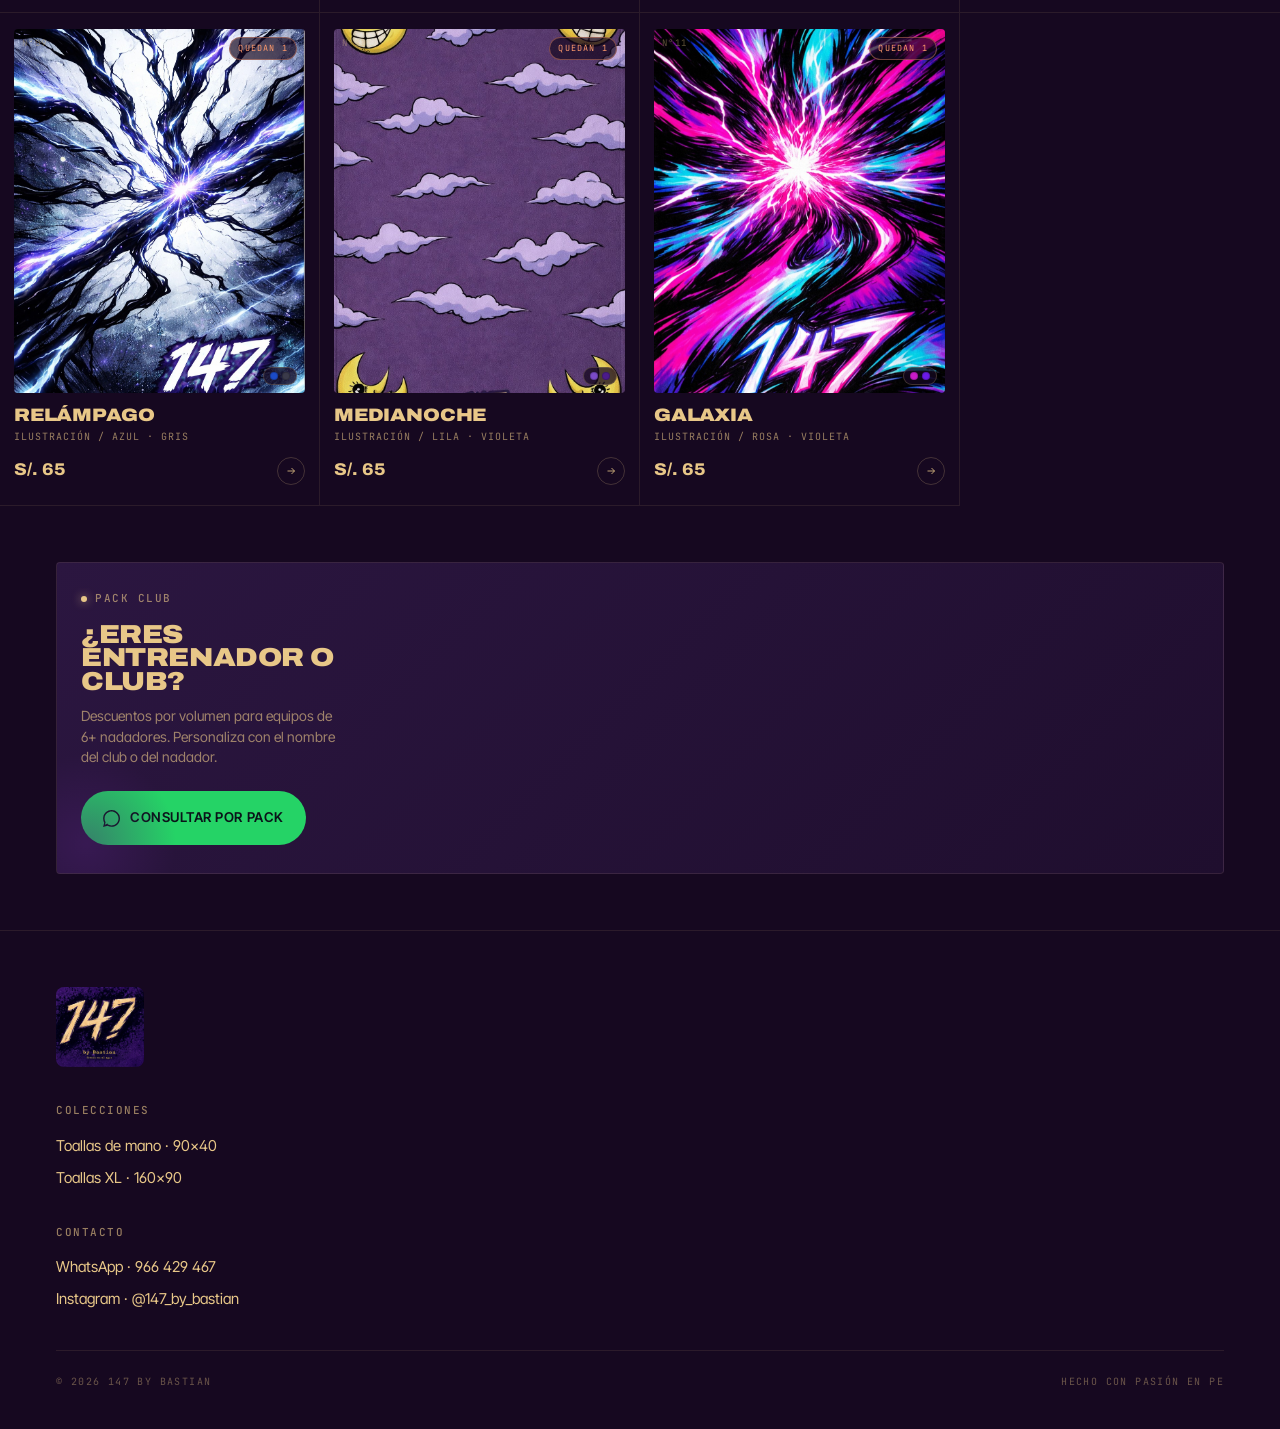
==== commit 4c1e27af: "feat: renombra colecciones a Toallas de Mano y Toallas XL, actualiza fotos de portada" ====
--- a/grandes.html
+++ b/grandes.html
@@ -3,7 +3,7 @@
 <head>
 <meta charset="UTF-8">
 <meta name="viewport" content="width=device-width, initial-scale=1, viewport-fit=cover">
-<title>Toallas Grandes · 147 by Bastian</title>
+<title>Toallas XL · 147 by Bastian</title>
 <link rel="stylesheet" href="styles.css">
 <style>
   /* ───────── Page-specific: Collection ───────── */
@@ -199,12 +199,12 @@
   </nav>
 
   <!-- ───────── HEADER ───────── -->
-  <section class="col-head" data-screen-label="Colección Grandes">
-    <div class="eyebrow"><span class="dot pulse"></span>COLECCIÓN 02 · GRANDES</div>
+  <section class="col-head" data-screen-label="Toallas XL">
+    <div class="eyebrow"><span class="dot pulse"></span>COLECCIÓN 02 · XL</div>
     <div class="col-head__meta">
       <h1 class="col-head__title">
         <span class="stroke">Toallas</span>
-        <span>grandes.</span>
+        <span>XL.</span>
       </h1>
       <div class="col-head__data">
         <span><b>160 × 90 CM</b></span>
@@ -252,8 +252,8 @@
       <div class="footer__col">
         <h4>Colecciones</h4>
         <ul>
-          <li><a href="pequenas.html">Toallas pequeñas · 90×40</a></li>
-          <li><a href="grandes.html">Toallas grandes · 160×90</a></li>
+          <li><a href="pequenas.html">Toallas de mano · 90×40</a></li>
+          <li><a href="grandes.html">Toallas XL · 160×90</a></li>
         </ul>
       </div>
       <div class="footer__col">
